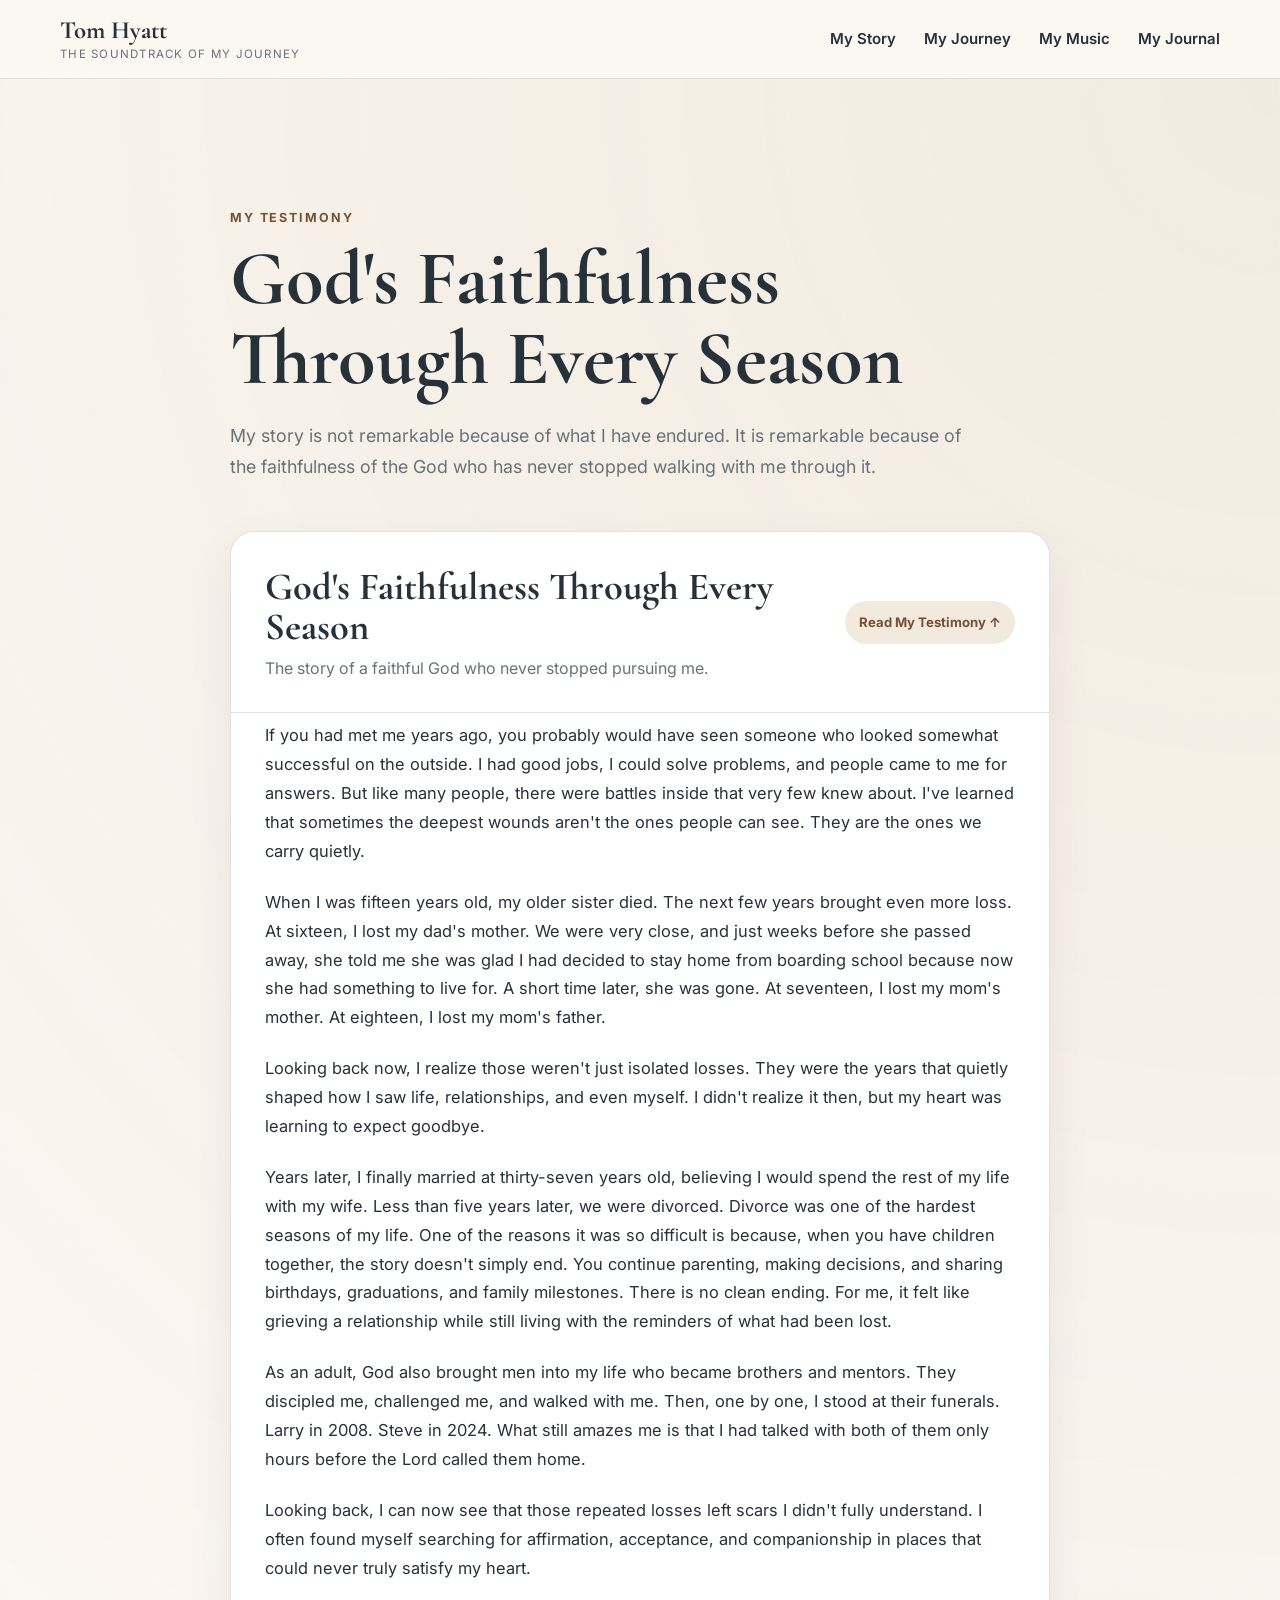
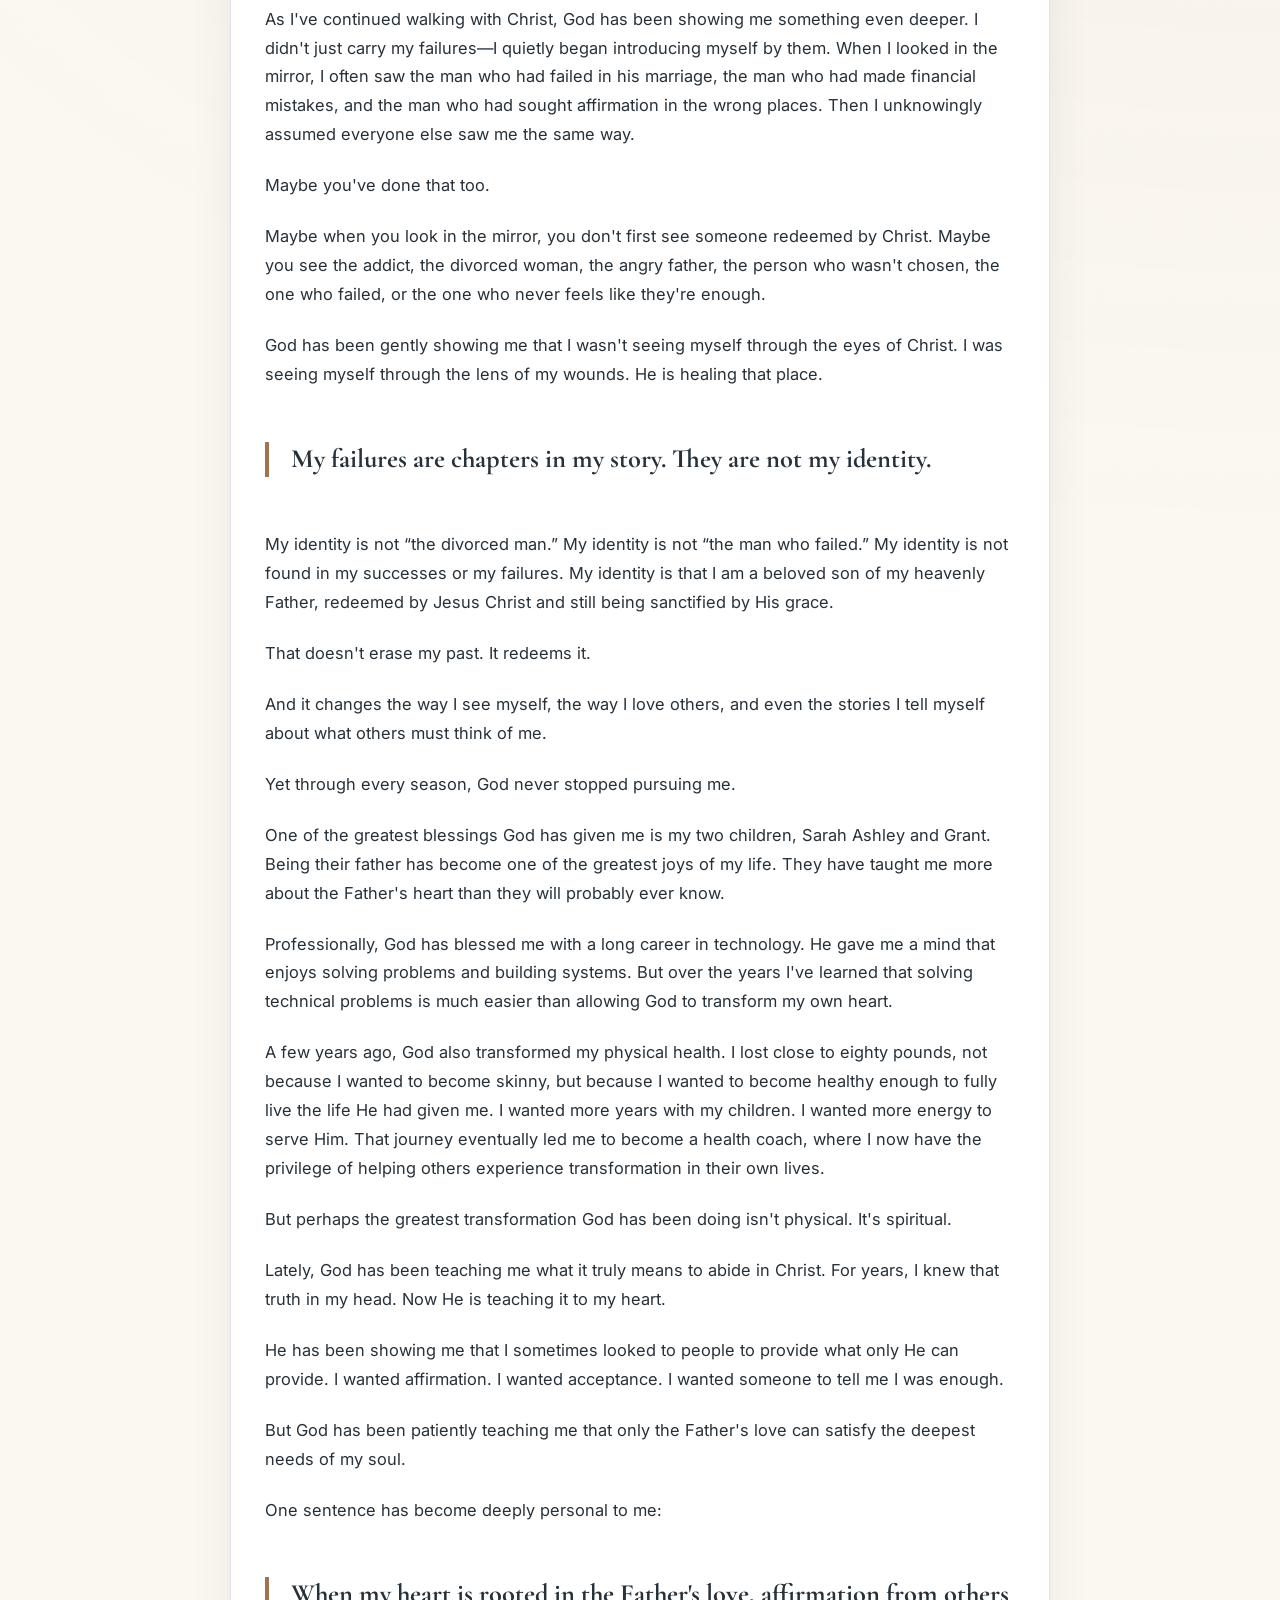
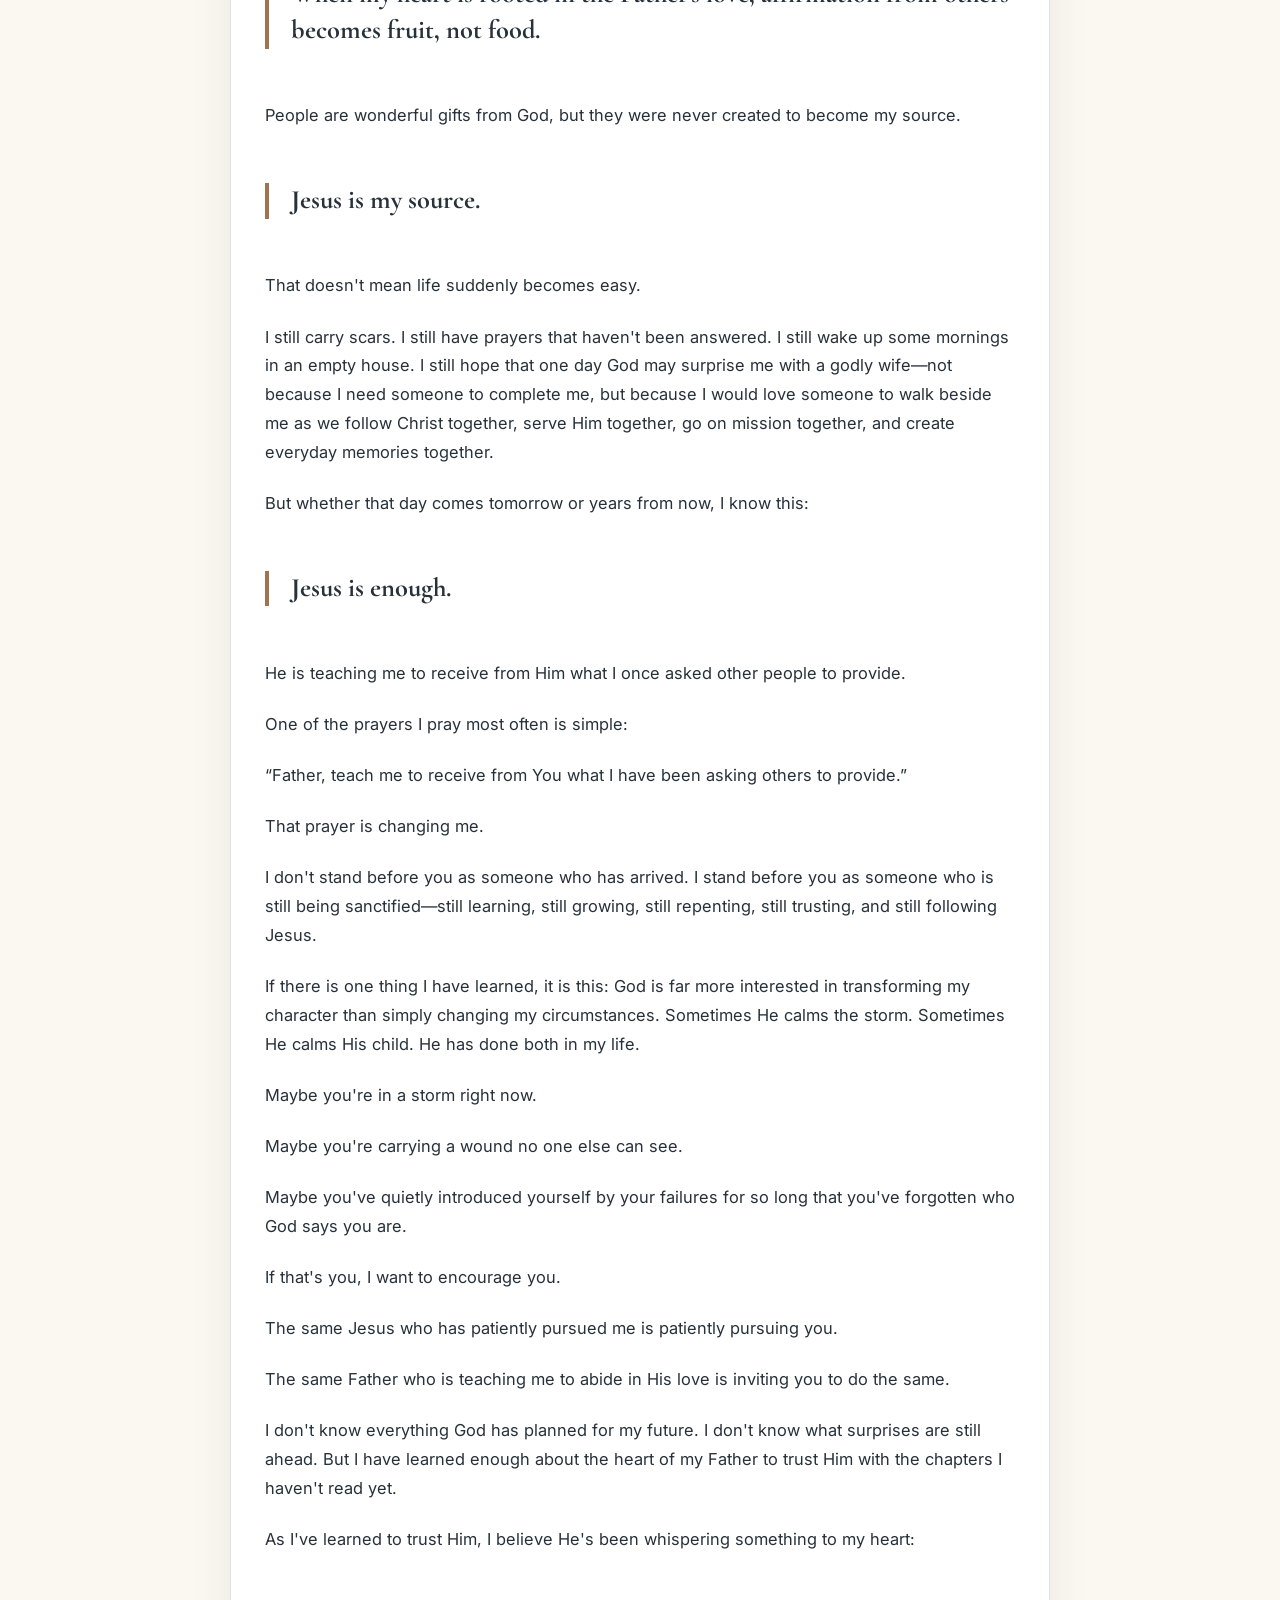
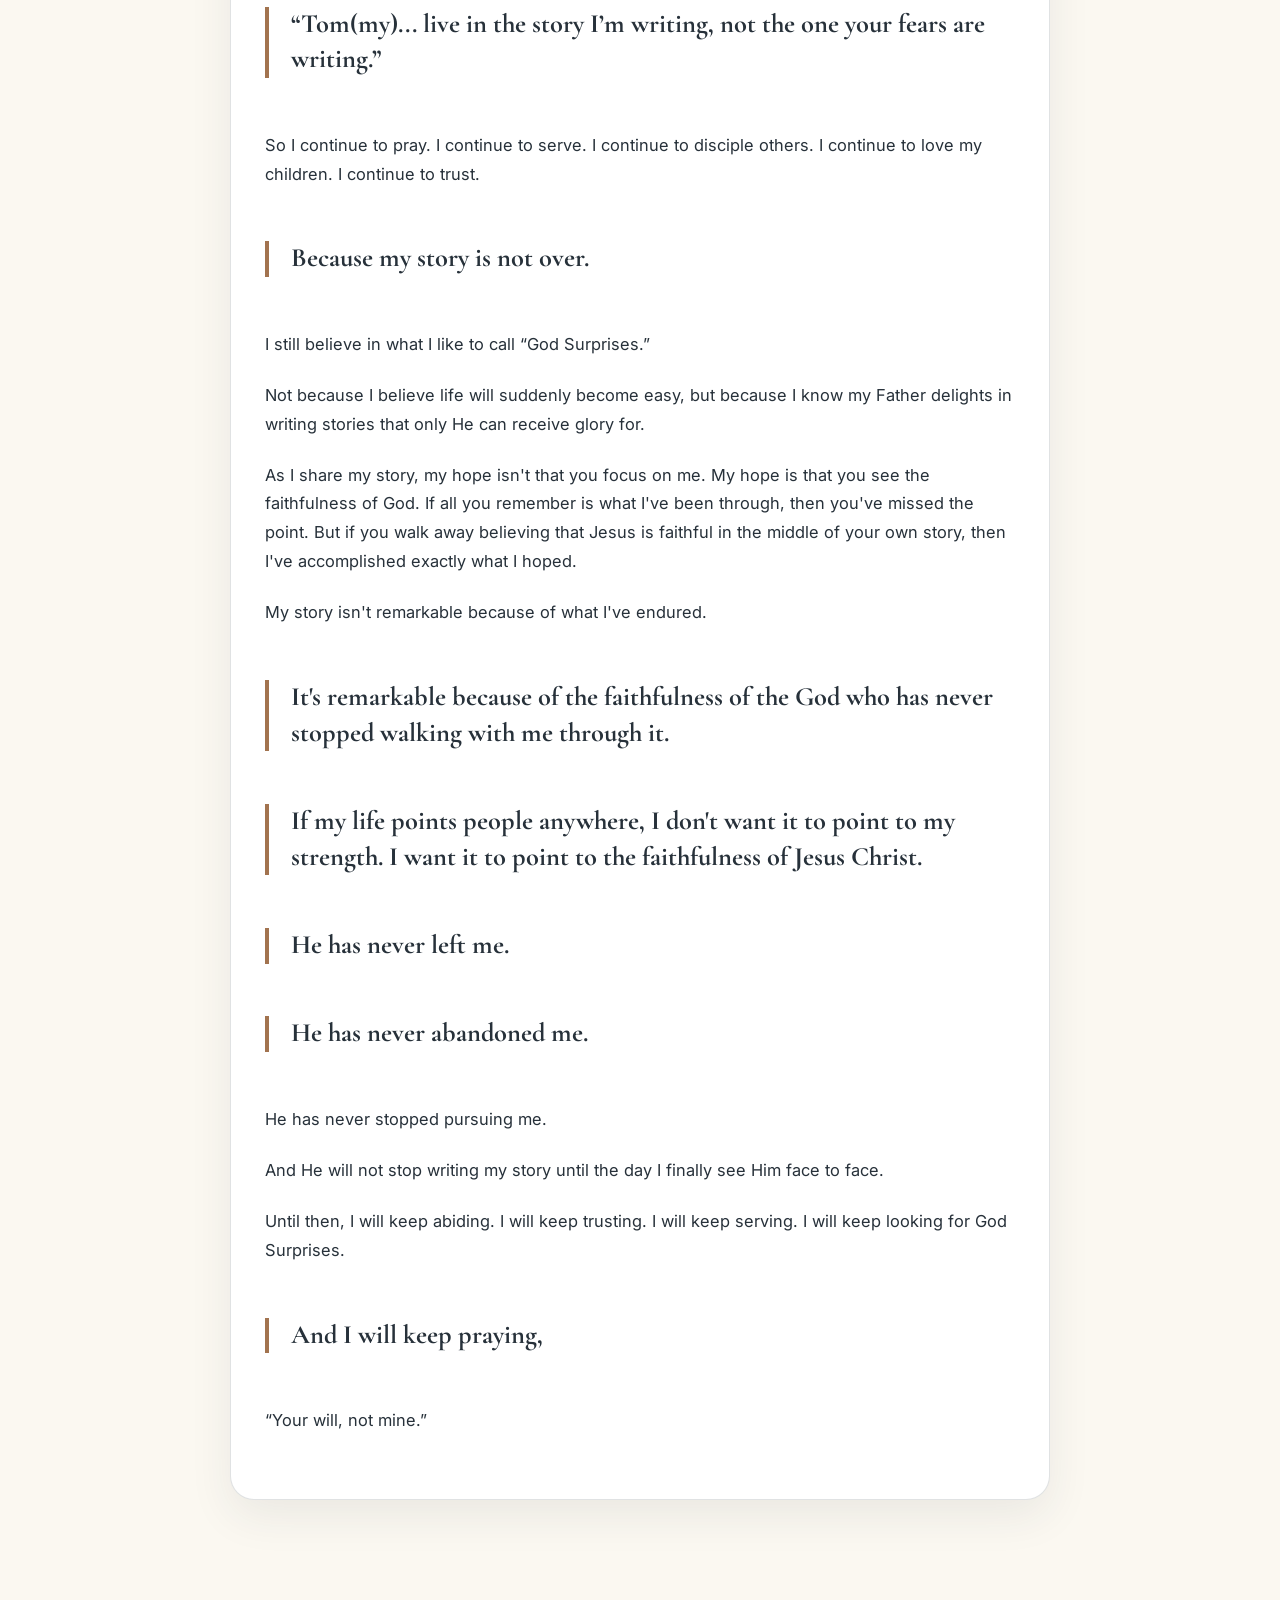
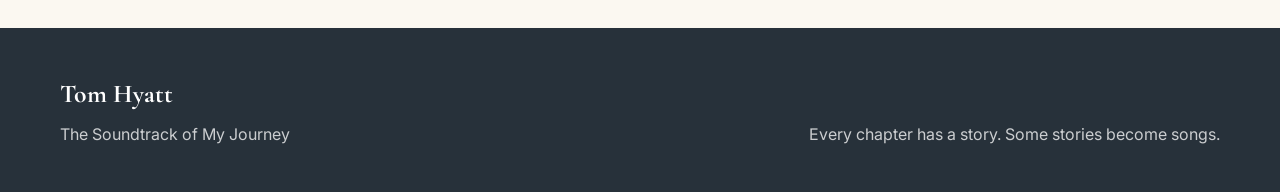
==== testimony.html @ d863a692 "Add files via upload Added Testimony." ====
<!DOCTYPE html>
<html lang="en">
<head>
  <meta charset="UTF-8" />
  <meta name="viewport" content="width=device-width, initial-scale=1.0" />
  <meta name="description" content="God's faithfulness through every season of Tom Hyatt's life." />
  <title>My Testimony | The Soundtrack of My Journey</title>
  <link rel="preconnect" href="https://fonts.googleapis.com">
  <link rel="preconnect" href="https://fonts.gstatic.com" crossorigin>
  <link href="https://fonts.googleapis.com/css2?family=Cormorant+Garamond:wght@500;600;700&family=Inter:wght@400;500;600;700&display=swap" rel="stylesheet">
  <link rel="stylesheet" href="styles.css" />
</head>
<body>
  <header class="site-header">
    <div class="container nav-wrap">
      <a class="brand" href="index.html#home">
        <span class="brand-name">Tom Hyatt</span>
        <span class="brand-subtitle">The Soundtrack of My Journey</span>
      </a>

      <button class="menu-toggle" aria-label="Toggle navigation" aria-expanded="false">☰</button>

      <nav class="site-nav" aria-label="Primary navigation">
        <div class="nav-dropdown">
          <a class="nav-dropdown-toggle" href="index.html#story" aria-haspopup="true">My Story</a>
          <div class="nav-dropdown-menu">
            <a href="index.html#story">My Story</a>
            <a href="testimony.html" aria-current="page">My Testimony</a>
          </div>
        </div>
        <a href="index.html#journey">My Journey</a>
        <a href="index.html#music">My Music</a>
        <a href="index.html#journal">My Journal</a>
      </nav>
    </div>
  </header>

  <main>
    <section class="section story-section">
      <div class="container narrow">
        <p class="section-kicker">My Testimony</p>
        <h1>God's Faithfulness Through Every Season</h1>
        <p class="section-lead">My story is not remarkable because of what I have endured. It is remarkable because of the faithfulness of the God who has never stopped walking with me through it.</p>

        <div class="song-list">
          <details class="song-story" open>
            <summary>
              <div>
                <h3>God's Faithfulness Through Every Season</h3>
                <p>The story of a faithful God who never stopped pursuing me.</p>
              </div>
              <span class="summary-action">Read My Testimony</span>
            </summary>

            <div class="song-content story-text">
              <p>If you had met me years ago, you probably would have seen someone who looked somewhat successful on the outside. I had good jobs, I could solve problems, and people came to me for answers. But like many people, there were battles inside that very few knew about. I've learned that sometimes the deepest wounds aren't the ones people can see. They are the ones we carry quietly.</p>
              <p>When I was fifteen years old, my older sister died. The next few years brought even more loss. At sixteen, I lost my dad's mother. We were very close, and just weeks before she passed away, she told me she was glad I had decided to stay home from boarding school because now she had something to live for. A short time later, she was gone. At seventeen, I lost my mom's mother. At eighteen, I lost my mom's father.</p>
              <p>Looking back now, I realize those weren't just isolated losses. They were the years that quietly shaped how I saw life, relationships, and even myself. I didn't realize it then, but my heart was learning to expect goodbye.</p>
              <p>Years later, I finally married at thirty-seven years old, believing I would spend the rest of my life with my wife. Less than five years later, we were divorced. Divorce was one of the hardest seasons of my life. One of the reasons it was so difficult is because, when you have children together, the story doesn't simply end. You continue parenting, making decisions, and sharing birthdays, graduations, and family milestones. There is no clean ending. For me, it felt like grieving a relationship while still living with the reminders of what had been lost.</p>
              <p>As an adult, God also brought men into my life who became brothers and mentors. They discipled me, challenged me, and walked with me. Then, one by one, I stood at their funerals. Larry in 2008. Steve in 2024. What still amazes me is that I had talked with both of them only hours before the Lord called them home.</p>
              <p>Looking back, I can now see that those repeated losses left scars I didn't fully understand. I often found myself searching for affirmation, acceptance, and companionship in places that could never truly satisfy my heart.</p>
              <p>As I've continued walking with Christ, God has been showing me something even deeper. I didn't just carry my failures—I quietly began introducing myself by them. When I looked in the mirror, I often saw the man who had failed in his marriage, the man who had made financial mistakes, and the man who had sought affirmation in the wrong places. Then I unknowingly assumed everyone else saw me the same way.</p>
              <p>Maybe you've done that too.</p>
              <p>Maybe when you look in the mirror, you don't first see someone redeemed by Christ. Maybe you see the addict, the divorced woman, the angry father, the person who wasn't chosen, the one who failed, or the one who never feels like they're enough.</p>
              <p>God has been gently showing me that I wasn't seeing myself through the eyes of Christ. I was seeing myself through the lens of my wounds. He is healing that place.</p>
              <p class="standout">My failures are chapters in my story. They are not my identity.</p>
              <p>My identity is not “the divorced man.” My identity is not “the man who failed.” My identity is not found in my successes or my failures. My identity is that I am a beloved son of my heavenly Father, redeemed by Jesus Christ and still being sanctified by His grace.</p>
              <p>That doesn't erase my past. It redeems it.</p>
              <p>And it changes the way I see myself, the way I love others, and even the stories I tell myself about what others must think of me.</p>
              <p>Yet through every season, God never stopped pursuing me.</p>
              <p>One of the greatest blessings God has given me is my two children, Sarah Ashley and Grant. Being their father has become one of the greatest joys of my life. They have taught me more about the Father's heart than they will probably ever know.</p>
              <p>Professionally, God has blessed me with a long career in technology. He gave me a mind that enjoys solving problems and building systems. But over the years I've learned that solving technical problems is much easier than allowing God to transform my own heart.</p>
              <p>A few years ago, God also transformed my physical health. I lost close to eighty pounds, not because I wanted to become skinny, but because I wanted to become healthy enough to fully live the life He had given me. I wanted more years with my children. I wanted more energy to serve Him. That journey eventually led me to become a health coach, where I now have the privilege of helping others experience transformation in their own lives.</p>
              <p>But perhaps the greatest transformation God has been doing isn't physical. It's spiritual.</p>
              <p>Lately, God has been teaching me what it truly means to abide in Christ. For years, I knew that truth in my head. Now He is teaching it to my heart.</p>
              <p>He has been showing me that I sometimes looked to people to provide what only He can provide. I wanted affirmation. I wanted acceptance. I wanted someone to tell me I was enough.</p>
              <p>But God has been patiently teaching me that only the Father's love can satisfy the deepest needs of my soul.</p>
              <p>One sentence has become deeply personal to me:</p>
              <p class="standout">When my heart is rooted in the Father's love, affirmation from others becomes fruit, not food.</p>
              <p>People are wonderful gifts from God, but they were never created to become my source.</p>
              <p class="standout">Jesus is my source.</p>
              <p>That doesn't mean life suddenly becomes easy.</p>
              <p>I still carry scars. I still have prayers that haven't been answered. I still wake up some mornings in an empty house. I still hope that one day God may surprise me with a godly wife—not because I need someone to complete me, but because I would love someone to walk beside me as we follow Christ together, serve Him together, go on mission together, and create everyday memories together.</p>
              <p>But whether that day comes tomorrow or years from now, I know this:</p>
              <p class="standout">Jesus is enough.</p>
              <p>He is teaching me to receive from Him what I once asked other people to provide.</p>
              <p>One of the prayers I pray most often is simple:</p>
              <p>“Father, teach me to receive from You what I have been asking others to provide.”</p>
              <p>That prayer is changing me.</p>
              <p>I don't stand before you as someone who has arrived. I stand before you as someone who is still being sanctified—still learning, still growing, still repenting, still trusting, and still following Jesus.</p>
              <p>If there is one thing I have learned, it is this: God is far more interested in transforming my character than simply changing my circumstances. Sometimes He calms the storm. Sometimes He calms His child. He has done both in my life.</p>
              <p>Maybe you're in a storm right now.</p>
              <p>Maybe you're carrying a wound no one else can see.</p>
              <p>Maybe you've quietly introduced yourself by your failures for so long that you've forgotten who God says you are.</p>
              <p>If that's you, I want to encourage you.</p>
              <p>The same Jesus who has patiently pursued me is patiently pursuing you.</p>
              <p>The same Father who is teaching me to abide in His love is inviting you to do the same.</p>
              <p>I don't know everything God has planned for my future. I don't know what surprises are still ahead. But I have learned enough about the heart of my Father to trust Him with the chapters I haven't read yet.</p>
              <p>As I've learned to trust Him, I believe He's been whispering something to my heart:</p>
              <p class="standout">“Tom(my)... live in the story I’m writing, not the one your fears are writing.”</p>
              <p>So I continue to pray. I continue to serve. I continue to disciple others. I continue to love my children. I continue to trust.</p>
              <p class="standout">Because my story is not over.</p>
              <p>I still believe in what I like to call “God Surprises.”</p>
              <p>Not because I believe life will suddenly become easy, but because I know my Father delights in writing stories that only He can receive glory for.</p>
              <p>As I share my story, my hope isn't that you focus on me. My hope is that you see the faithfulness of God. If all you remember is what I've been through, then you've missed the point. But if you walk away believing that Jesus is faithful in the middle of your own story, then I've accomplished exactly what I hoped.</p>
              <p>My story isn't remarkable because of what I've endured.</p>
              <p class="standout">It's remarkable because of the faithfulness of the God who has never stopped walking with me through it.</p>
              <p class="standout">If my life points people anywhere, I don't want it to point to my strength. I want it to point to the faithfulness of Jesus Christ.</p>
              <p class="standout">He has never left me.</p>
              <p class="standout">He has never abandoned me.</p>
              <p>He has never stopped pursuing me.</p>
              <p>And He will not stop writing my story until the day I finally see Him face to face.</p>
              <p>Until then, I will keep abiding. I will keep trusting. I will keep serving. I will keep looking for God Surprises.</p>
              <p class="standout">And I will keep praying,</p>
              <p>“Your will, not mine.”</p>
            </div>
          </details>
        </div>
      </div>
    </section>
  </main>

  <footer>
    <div class="container footer-content">
      <div>
        <strong>Tom Hyatt</strong>
        <p>The Soundtrack of My Journey</p>
      </div>
      <p>Every chapter has a story. Some stories become songs.</p>
    </div>
  </footer>

  <script src="script.js"></script>
</body>
</html>
---- styles.css ----
:root {
  --ink: #27313a;
  --muted: #68727b;
  --paper: #fbf8f1;
  --cream: #f2eadc;
  --warm: #a2734f;
  --warm-dark: #765035;
  --line: rgba(39, 49, 58, 0.14);
  --white: #ffffff;
  --shadow: 0 24px 60px rgba(39, 49, 58, 0.12);
}

* { box-sizing: border-box; }

html {
  scroll-behavior: smooth;
  scroll-padding-top: 88px;
}

body {
  margin: 0;
  color: var(--ink);
  background: var(--paper);
  font-family: "Inter", sans-serif;
  line-height: 1.75;
}

img { max-width: 100%; }

.container {
  width: min(1160px, calc(100% - 40px));
  margin-inline: auto;
}

.narrow {
  width: min(820px, 100%);
}

.site-header {
  position: sticky;
  top: 0;
  z-index: 50;
  background: rgba(251, 248, 241, 0.94);
  backdrop-filter: blur(16px);
  border-bottom: 1px solid var(--line);
}

.nav-wrap {
  min-height: 78px;
  display: flex;
  align-items: center;
  justify-content: space-between;
  gap: 28px;
}

.brand {
  color: var(--ink);
  text-decoration: none;
  display: flex;
  flex-direction: column;
  line-height: 1.05;
}

.brand-name {
  font-family: "Cormorant Garamond", serif;
  font-weight: 700;
  font-size: 1.55rem;
}

.brand-subtitle {
  margin-top: 5px;
  color: var(--muted);
  font-size: 0.72rem;
  letter-spacing: 0.11em;
  text-transform: uppercase;
}

.site-nav {
  display: flex;
  gap: 28px;
}

.site-nav a {
  color: var(--ink);
  text-decoration: none;
  font-weight: 600;
  font-size: 0.94rem;
}

.site-nav a:hover { color: var(--warm-dark); }

.nav-dropdown {
  position: relative;
  display: flex;
  align-items: center;
}

.nav-dropdown-menu {
  display: none;
  position: absolute;
  top: calc(100% + 14px);
  left: -18px;
  min-width: 180px;
  padding: 10px;
  background: var(--paper);
  border: 1px solid var(--line);
  border-radius: 14px;
  box-shadow: 0 16px 40px rgba(39,49,58,0.12);
}

.nav-dropdown-menu::before {
  content: "";
  position: absolute;
  top: -15px;
  left: 0;
  right: 0;
  height: 15px;
}

.nav-dropdown-menu a {
  display: block;
  padding: 10px 12px;
  border-radius: 9px;
  white-space: nowrap;
}

.nav-dropdown-menu a:hover {
  background: var(--cream);
}

.nav-dropdown:hover .nav-dropdown-menu,
.nav-dropdown:focus-within .nav-dropdown-menu {
  display: block;
}

.menu-toggle {
  display: none;
  border: 0;
  background: transparent;
  color: var(--ink);
  font-size: 1.6rem;
  cursor: pointer;
}

.hero {
  background: #eee5d4;
  border-bottom: 1px solid var(--line);
}

.hero-image-wrap {
  width: min(1600px, 100%);
  margin-inline: auto;
}

.journey-hero-image {
  width: 100%;
  display: block;
  max-height: calc(100vh - 78px);
  object-fit: contain;
}

.hero-actions {
  display: flex;
  justify-content: center;
  padding: 24px 20px 34px;
}

.button {
  display: inline-flex;
  align-items: center;
  justify-content: center;
  min-height: 50px;
  padding: 0 25px;
  border-radius: 999px;
  color: var(--white);
  background: var(--ink);
  text-decoration: none;
  font-weight: 700;
  box-shadow: 0 14px 32px rgba(39,49,58,0.18);
}

.button:hover {
  transform: translateY(-2px);
  background: var(--warm-dark);
}

.section {
  padding: clamp(82px, 10vw, 132px) 0;
}

.story-section {
  background:
    radial-gradient(circle at top right, rgba(162,115,79,0.10), transparent 32%),
    var(--paper);
}

.journey-section {
  background: var(--cream);
}

.music-section {
  background: var(--paper);
}

.section-kicker {
  margin: 0 0 10px;
  color: var(--warm-dark);
  font-weight: 700;
  letter-spacing: 0.15em;
  text-transform: uppercase;
  font-size: 0.78rem;
}

h1, h2, h3 {
  font-family: "Cormorant Garamond", serif;
  line-height: 1.05;
  margin-top: 0;
}

h1, h2 {
  max-width: 900px;
  margin-bottom: 20px;
  font-size: clamp(2.8rem, 6vw, 5.3rem);
}

h3 {
  font-size: clamp(1.8rem, 3vw, 2.6rem);
}

.section-lead,
.section-intro {
  max-width: 760px;
  color: var(--muted);
  font-size: 1.12rem;
  margin: 0 0 48px;
}

.story-text {
  font-size: 1.03rem;
}

.story-text p {
  margin: 0 0 1.35em;
}

.story-text strong {
  color: var(--ink);
}

.standout {
  margin-block: 2em !important;
  padding-left: 22px;
  border-left: 4px solid var(--warm);
  font-family: "Cormorant Garamond", serif;
  font-size: 1.65rem;
  line-height: 1.35;
  font-weight: 700;
}

.final-line {
  margin-top: 2.2em !important;
  font-family: "Cormorant Garamond", serif;
  font-size: 1.7rem;
  font-weight: 700;
}

blockquote {
  margin: 2.2em 0;
  padding: 28px 30px;
  background: var(--white);
  border: 1px solid var(--line);
  border-radius: 18px;
  box-shadow: 0 12px 34px rgba(39,49,58,0.08);
  font-family: "Cormorant Garamond", serif;
  font-size: 1.45rem;
  font-weight: 600;
  line-height: 1.45;
}

blockquote span {
  display: block;
  margin-top: 10px;
  color: var(--muted);
  font-family: "Inter", sans-serif;
  font-size: 0.85rem;
  font-weight: 600;
}

.journey-quote {
  margin: 40px 0 50px;
  padding: 36px;
  border-radius: 24px;
  background: var(--ink);
  color: var(--white);
  box-shadow: var(--shadow);
}

.journey-quote p {
  margin: 0;
  font-family: "Cormorant Garamond", serif;
  font-size: clamp(2rem, 4vw, 3.4rem);
  line-height: 1.1;
  font-weight: 700;
}

.journey-quote span {
  display: block;
  margin-top: 14px;
  color: rgba(255,255,255,0.72);
}

.journey-grid {
  display: grid;
  grid-template-columns: repeat(2, minmax(0, 1fr));
  gap: 22px;
}

.journey-card {
  min-height: 260px;
  padding: 30px;
  background: rgba(255,255,255,0.68);
  border: 1px solid rgba(39,49,58,0.10);
  border-radius: 22px;
}

.journey-card > span {
  color: var(--warm-dark);
  font-size: 0.76rem;
  font-weight: 700;
  letter-spacing: 0.14em;
  text-transform: uppercase;
}

.journey-card h3 {
  margin: 18px 0 14px;
}

.journey-card p {
  margin: 0;
  color: var(--muted);
}

.coming-note {
  margin-top: 28px;
  padding: 26px 28px;
  background: rgba(255,255,255,0.55);
  border: 1px dashed rgba(39,49,58,0.25);
  border-radius: 18px;
}

.coming-note p {
  margin: 5px 0 0;
  color: var(--muted);
}

.song-list {
  display: grid;
  gap: 24px;
  margin-top: 42px;
}

.song-story {
  overflow: hidden;
  background: var(--white);
  border: 1px solid var(--line);
  border-radius: 24px;
  box-shadow: 0 16px 44px rgba(39,49,58,0.08);
}

.song-story summary {
  cursor: pointer;
  list-style: none;
  display: flex;
  align-items: center;
  justify-content: space-between;
  gap: 24px;
  padding: 30px 34px;
}

.song-story summary::-webkit-details-marker { display: none; }

.song-story summary h3 {
  margin: 5px 0 7px;
}

.song-story summary p {
  margin: 0;
  color: var(--muted);
}

.song-number {
  color: var(--warm-dark);
  font-weight: 700;
  font-size: 0.78rem;
  letter-spacing: 0.12em;
}

.summary-action {
  flex: 0 0 auto;
  padding: 10px 14px;
  border-radius: 999px;
  background: var(--cream);
  color: var(--warm-dark);
  font-size: 0.82rem;
  font-weight: 700;
}

.song-story[open] .summary-action::after {
  content: " ↑";
}

.song-content {
  padding: 8px 34px 42px;
  border-top: 1px solid var(--line);
}

.opening-quote {
  margin: 30px 0 !important;
  font-family: "Cormorant Garamond", serif;
  font-size: 1.55rem;
  line-height: 1.4;
  font-weight: 700;
}

.lyric-card {
  margin: 2em 0;
  padding: 28px 30px;
  border-radius: 18px;
  background: var(--cream);
  border-left: 5px solid var(--warm);
}

.lyric-card p { margin-bottom: 0; }

.lyric-label {
  margin-bottom: 8px !important;
  color: var(--warm-dark);
  font-size: 0.75rem;
  font-weight: 700;
  letter-spacing: 0.12em;
  text-transform: uppercase;
}

footer {
  padding: 44px 0;
  color: rgba(255,255,255,0.76);
  background: var(--ink);
}

.footer-content {
  display: flex;
  align-items: end;
  justify-content: space-between;
  gap: 30px;
}

.footer-content strong {
  color: var(--white);
  font-family: "Cormorant Garamond", serif;
  font-size: 1.6rem;
}

.footer-content p {
  margin: 3px 0 0;
}

@media (max-width: 800px) {
  .menu-toggle { display: block; }

  .site-nav {
    display: none;
    position: absolute;
    top: 78px;
    left: 0;
    right: 0;
    padding: 18px 20px 24px;
    flex-direction: column;
    gap: 8px;
    background: var(--paper);
    border-bottom: 1px solid var(--line);
  }

  .site-nav.open { display: flex; }

  .site-nav a {
    padding: 12px 0;
  }

  .nav-dropdown {
    display: block;
  }

  .nav-dropdown-toggle {
    display: block;
  }

  .nav-dropdown-menu {
    display: block;
    position: static;
    min-width: 0;
    margin-left: 16px;
    padding: 0;
    background: transparent;
    border: 0;
    border-radius: 0;
    box-shadow: none;
  }

  .nav-dropdown-menu::before {
    display: none;
  }

  .nav-dropdown-menu a {
    padding: 9px 0;
    color: var(--muted);
  }

  .journey-grid {
    grid-template-columns: 1fr;
  }

  .song-story summary {
    align-items: flex-start;
    padding: 25px;
  }

  .summary-action {
    display: none;
  }

  .song-content {
    padding: 5px 25px 34px;
  }

  .footer-content {
    display: block;
  }

  .footer-content > p {
    margin-top: 18px;
  }
}

@media (max-width: 520px) {
  .container {
    width: min(100% - 28px, 1160px);
  }

  .brand-subtitle {
    display: none;
  }

  .section {
    padding-block: 72px;
  }

  blockquote,
  .journey-quote,
  .journey-card,
  .lyric-card {
    padding: 23px;
  }

  .story-text {
    font-size: 0.99rem;
  }
}
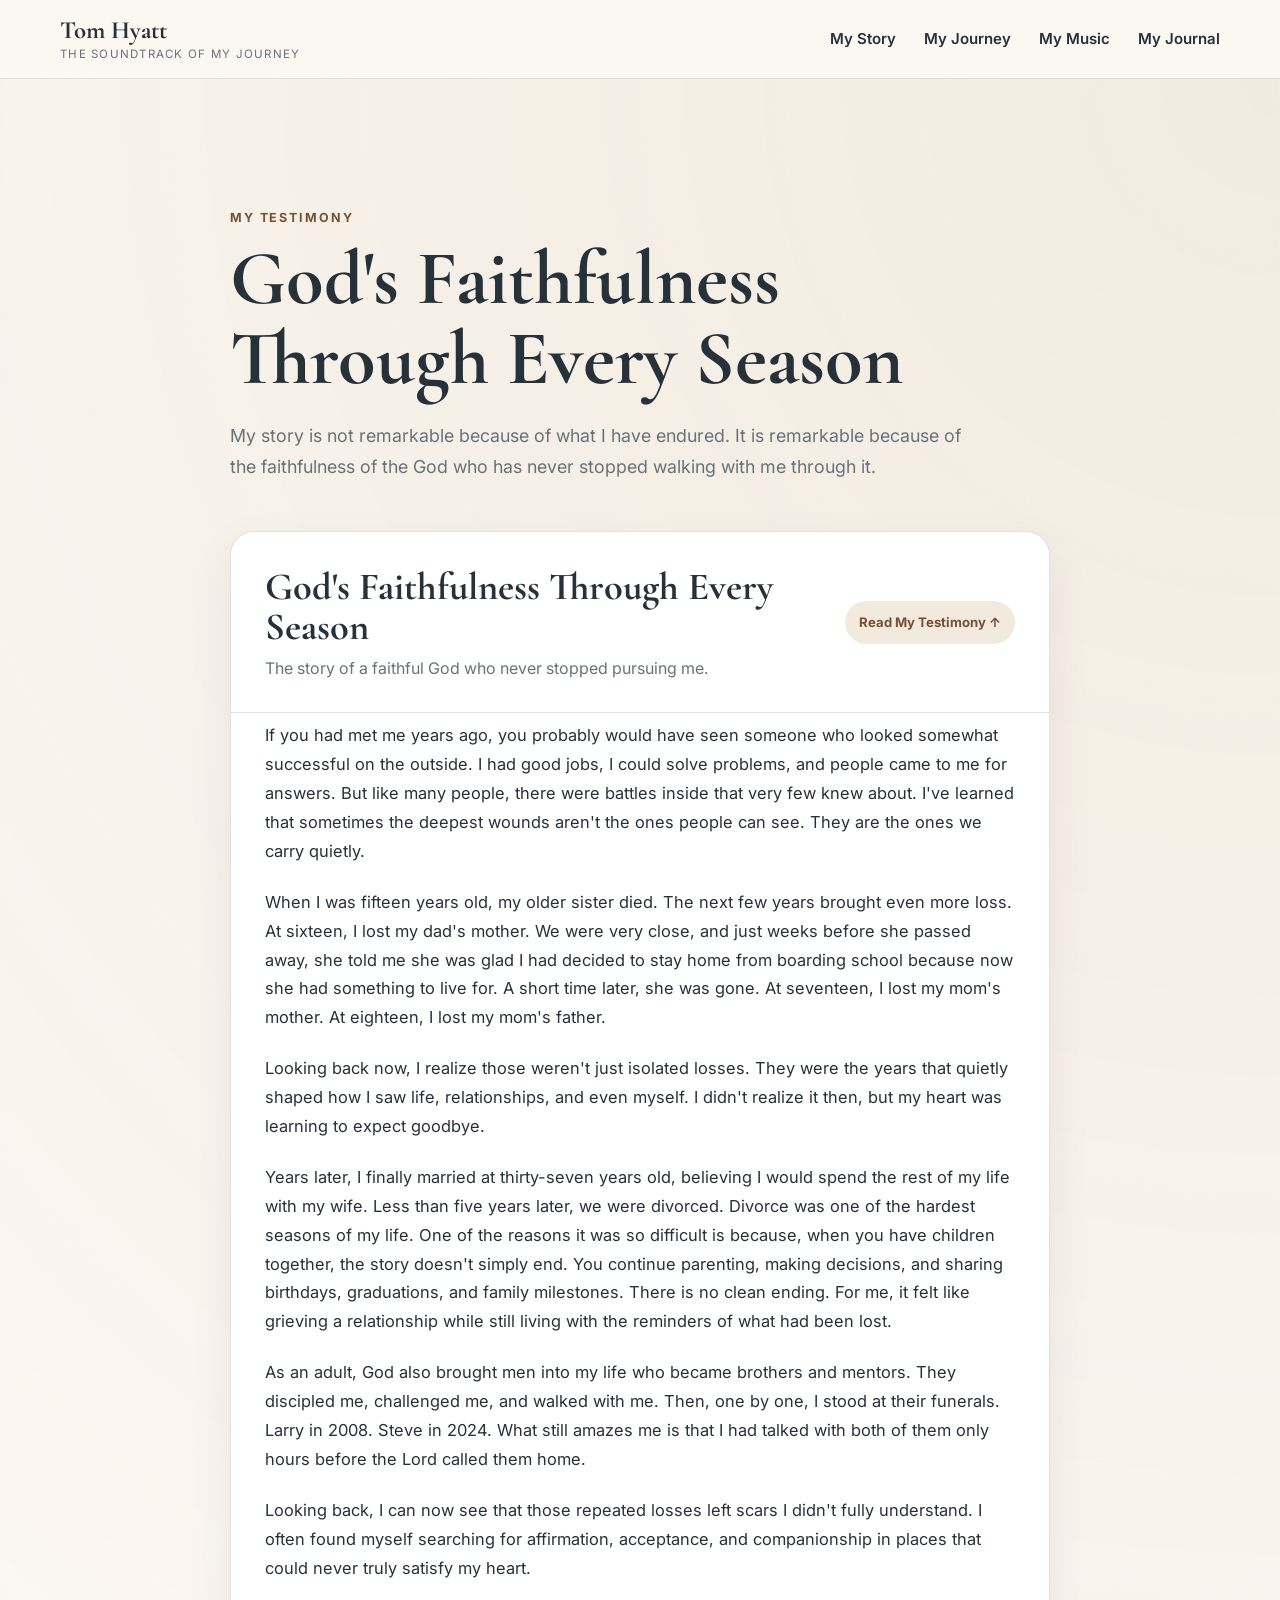
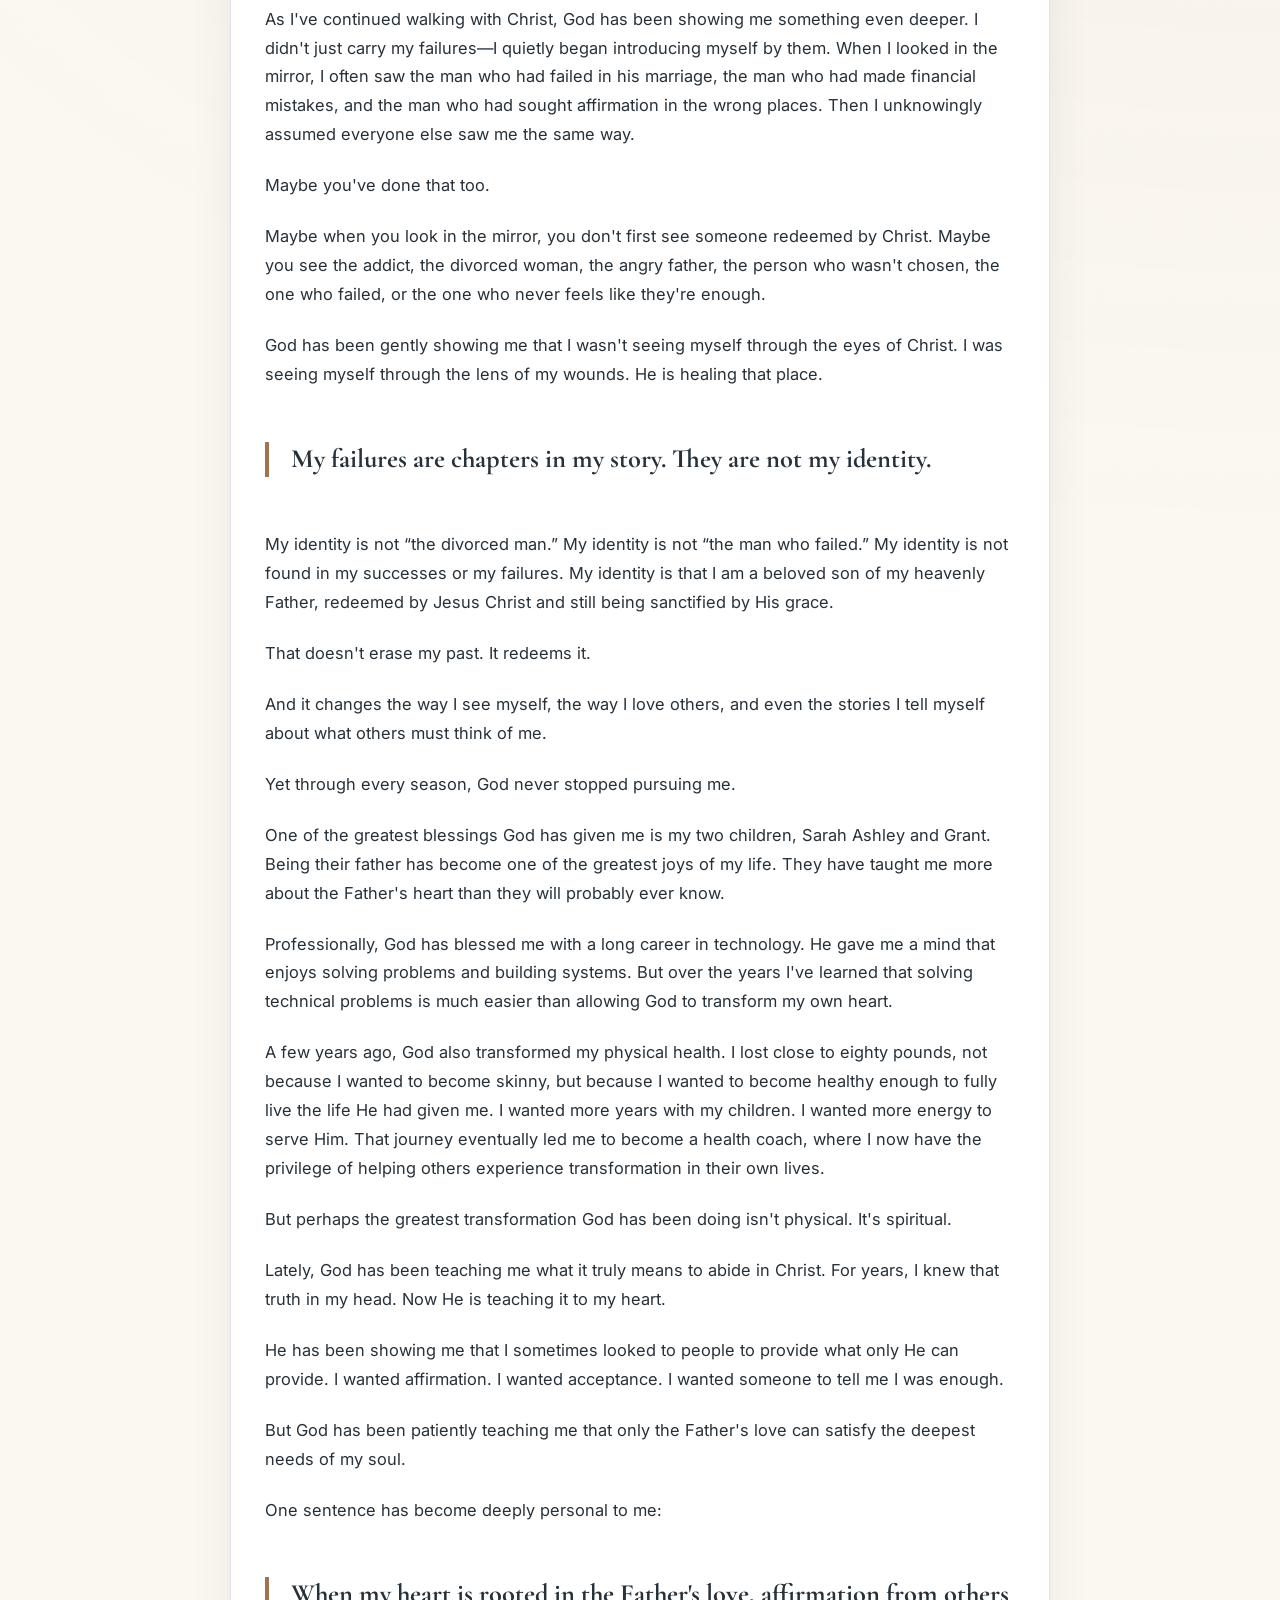
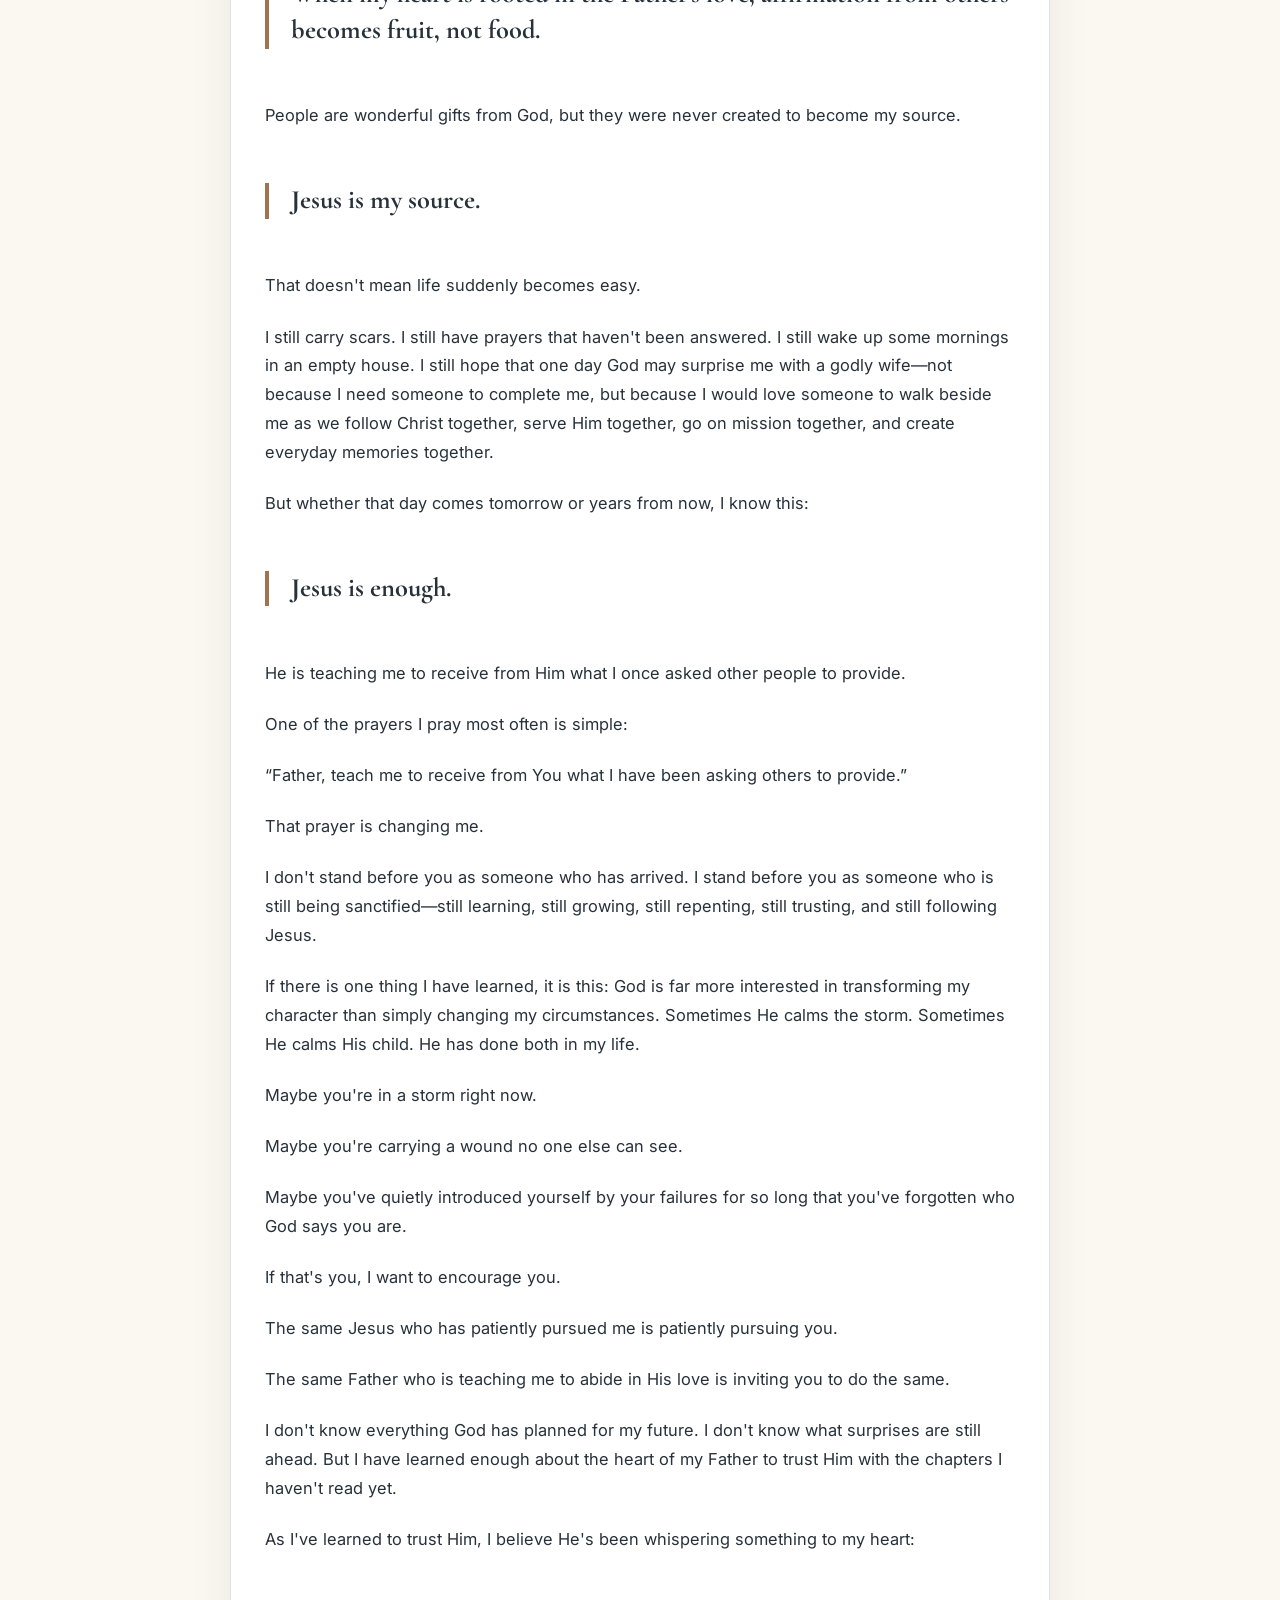
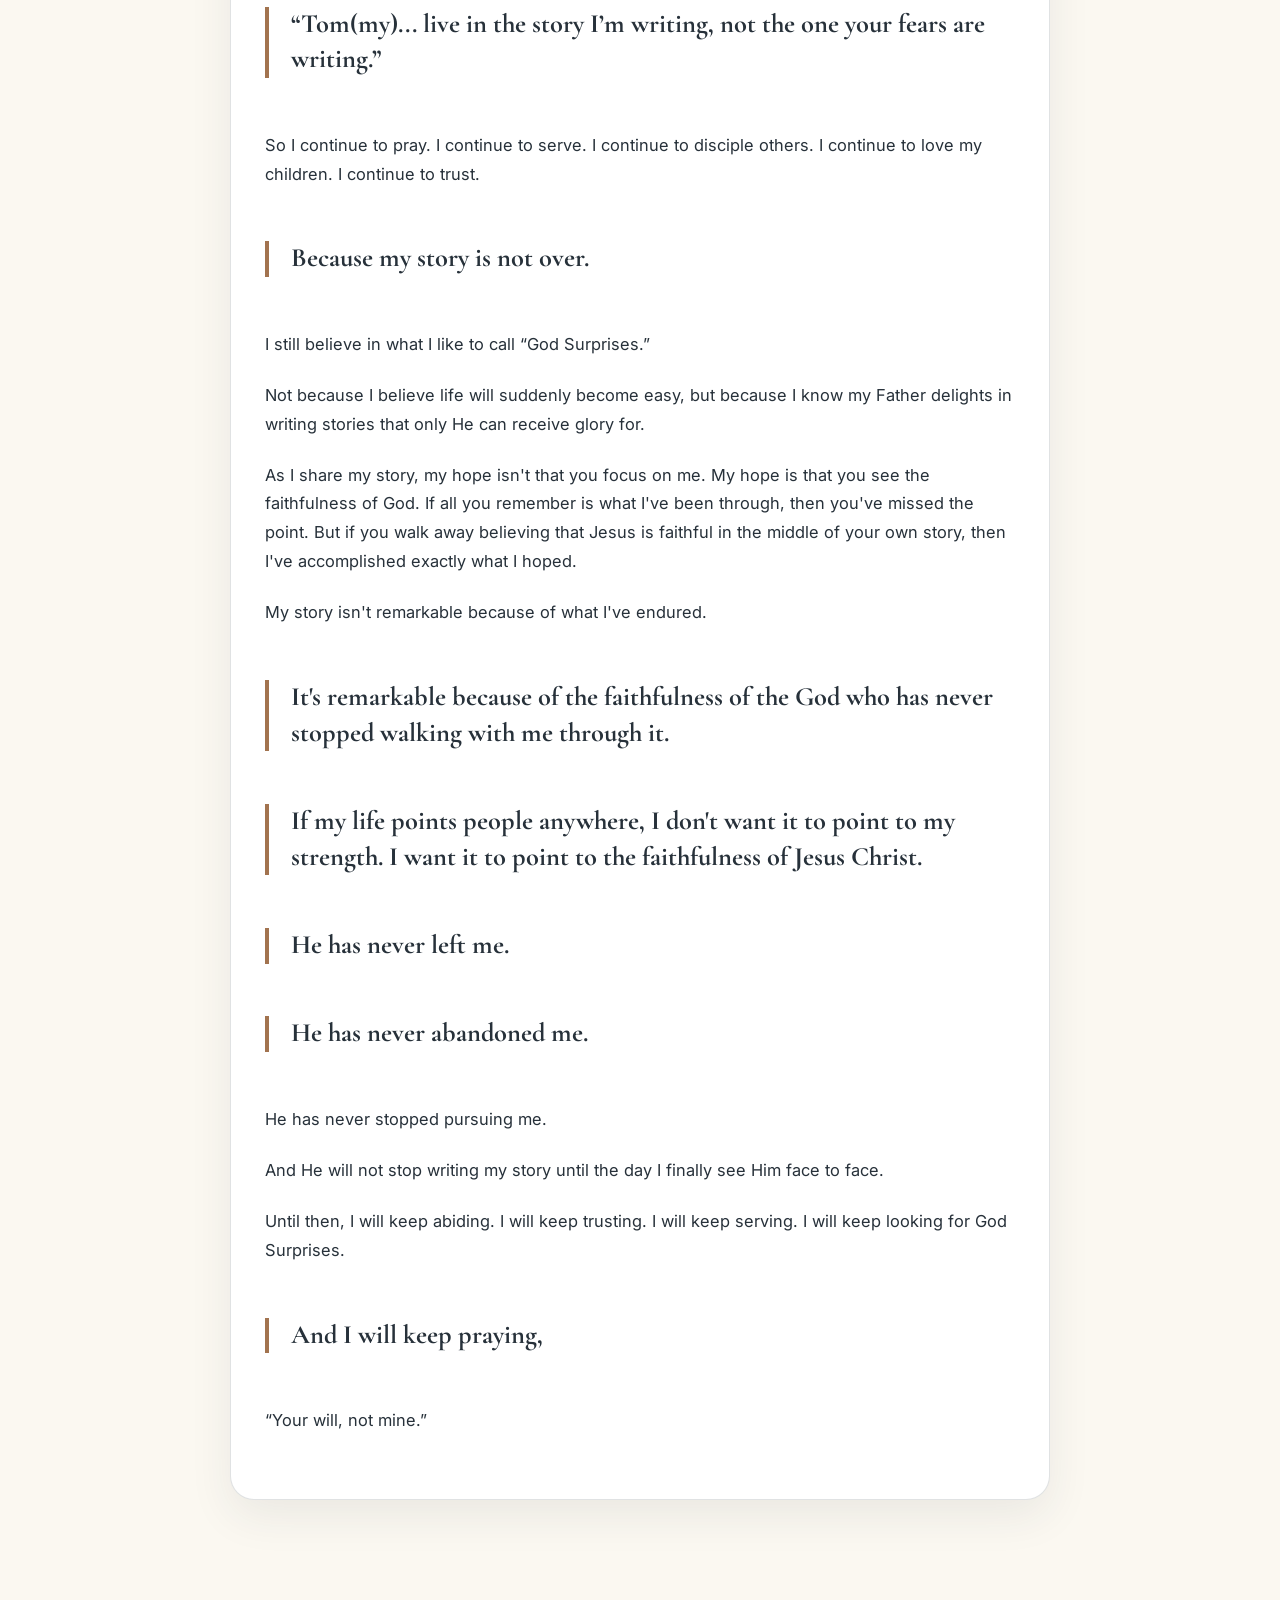
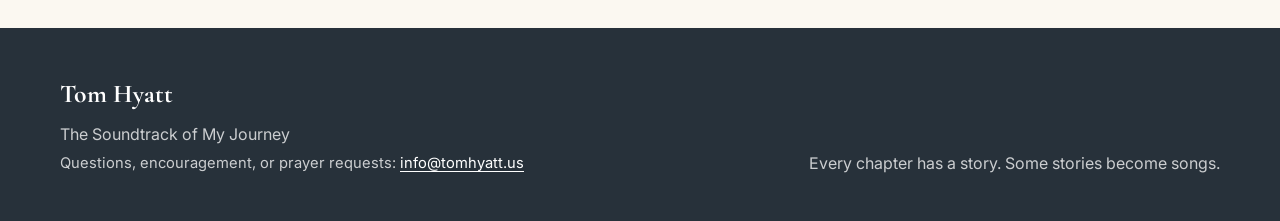
==== commit 0c8ebba3: "Add files via upload With Spotify links" ====
--- a/testimony.html
+++ b/testimony.html
@@ -125,6 +125,7 @@
       <div>
         <strong>Tom Hyatt</strong>
         <p>The Soundtrack of My Journey</p>
+        <p class="footer-contact">Questions, encouragement, or prayer requests: <a href="mailto:info@tomhyatt.us">info@tomhyatt.us</a></p>
       </div>
       <p>Every chapter has a story. Some stories become songs.</p>
     </div>
--- a/styles.css
+++ b/styles.css
@@ -354,6 +354,19 @@
   color: var(--muted);
 }
 
+.spotify-links {
+  display: flex;
+  flex-wrap: wrap;
+  gap: 14px;
+  margin-top: 30px;
+}
+
+.spotify-button {
+  min-height: 46px;
+  padding-inline: 20px;
+  font-size: 0.9rem;
+}
+
 .song-list {
   display: grid;
   gap: 24px;
@@ -463,6 +476,20 @@
 
 .footer-content p {
   margin: 3px 0 0;
+}
+
+.footer-contact {
+  font-size: 0.92rem;
+}
+
+.footer-contact a {
+  color: var(--white);
+  text-decoration: underline;
+  text-underline-offset: 3px;
+}
+
+.footer-contact a:hover {
+  color: var(--warm-light);
 }
 
 @media (max-width: 800px) {
